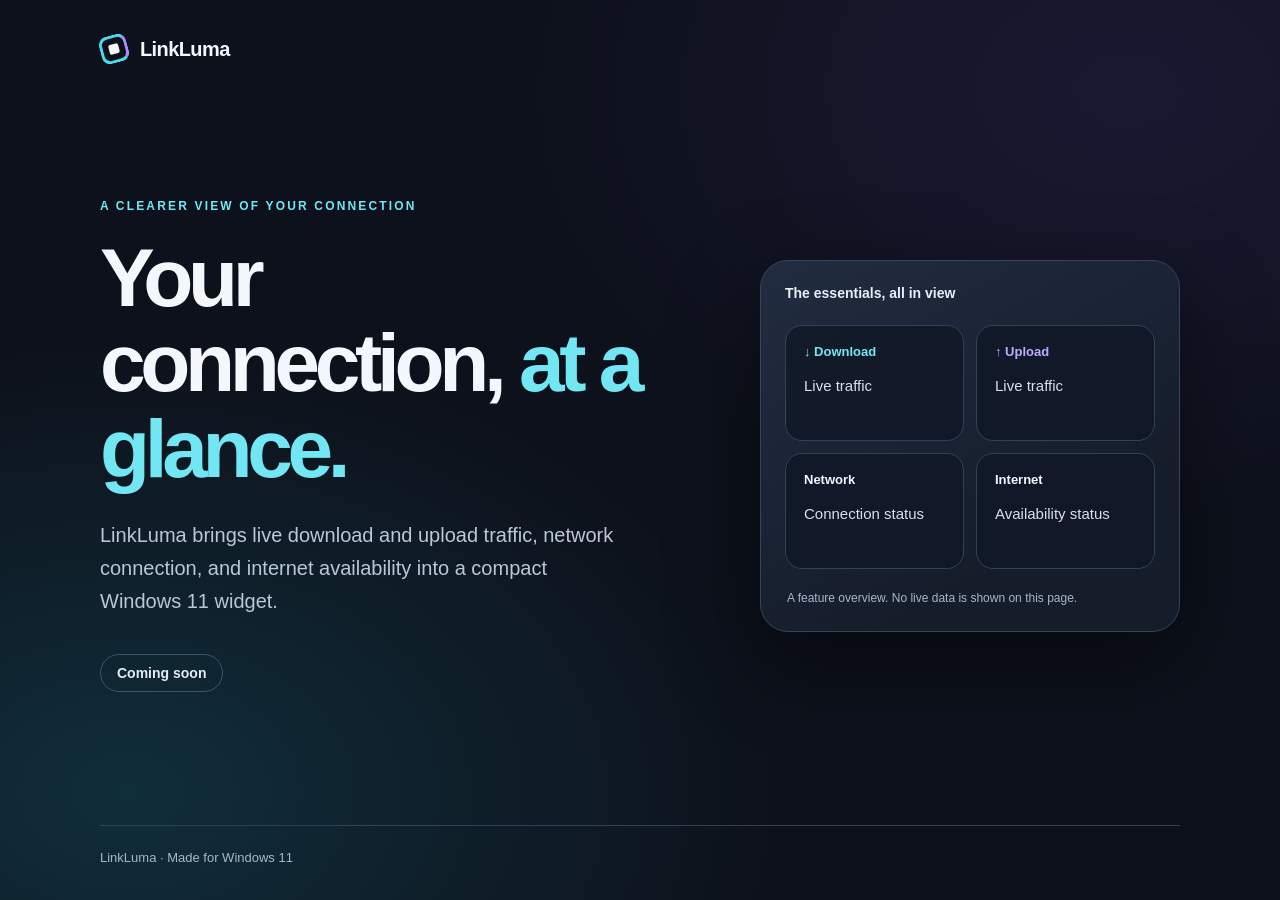
==== site/index.html @ 71008caa "feat: publish initial LinkLuma coming-soon page" ====
<!doctype html>
<html lang="en">
<head>
  <meta charset="utf-8">
  <meta name="viewport" content="width=device-width, initial-scale=1">
  <meta name="theme-color" content="#0d111b">
  <meta name="description" content="LinkLuma is a Windows 11 network status app that brings live traffic and connection status into view.">
  <title>LinkLuma — Coming soon</title>
  <style>
    :root {
      color-scheme: dark;
      font-family: "Segoe UI", Arial, sans-serif;
      background: #0d111b;
      color: #f4f7fc;
    }

    * { box-sizing: border-box; }

    body {
      min-width: 320px;
      min-height: 100vh;
      margin: 0;
      background:
        radial-gradient(ellipse at 88% 10%, #6442b327, transparent 38%),
        radial-gradient(ellipse at 10% 88%, #1fcfe827, transparent 40%),
        #0d111b;
    }

    .page {
      width: min(100% - 48px, 1080px);
      min-height: 100vh;
      margin: 0 auto;
      display: flex;
      flex-direction: column;
    }

    header {
      padding: 35px 0;
    }

    .brand {
      display: inline-flex;
      align-items: center;
      gap: 12px;
      font-size: 20px;
      font-weight: 700;
      letter-spacing: -0.03em;
    }

    .brand-mark {
      position: relative;
      width: 28px;
      height: 28px;
      border: 3px solid #49dcef;
      border-right-color: #ab8dff;
      border-radius: 9px;
      transform: rotate(-15deg);
    }

    .brand-mark::after {
      position: absolute;
      inset: 6px;
      border-radius: 2px;
      background: #f4f7fc;
      content: "";
    }

    main {
      flex: 1;
      display: grid;
      align-items: center;
      grid-template-columns: minmax(0, 1fr) minmax(260px, 420px);
      gap: clamp(36px, 7vw, 100px);
      padding: 56px 0 92px;
    }

    .eyebrow {
      margin: 0 0 22px;
      color: #72e6f3;
      font-size: 12px;
      font-weight: 700;
      letter-spacing: 0.18em;
      text-transform: uppercase;
    }

    h1 {
      max-width: 620px;
      margin: 0;
      font-size: clamp(44px, 6.5vw, 82px);
      font-weight: 700;
      letter-spacing: -0.065em;
      line-height: 1.04;
    }

    h1 span { color: #72e6f3; }

    .intro {
      max-width: 520px;
      margin: 28px 0 0;
      color: #bbc7d9;
      font-size: clamp(17px, 2vw, 20px);
      line-height: 1.65;
    }

    .note {
      display: inline-block;
      margin: 36px 0 0;
      padding: 10px 16px;
      border: 1px solid #41516a;
      border-radius: 999px;
      color: #e4ebf6;
      font-size: 14px;
      font-weight: 600;
    }

    .preview {
      padding: 24px;
      border: 1px solid #34445c;
      border-radius: 28px;
      background: linear-gradient(150deg, #222c40, #151d2b 72%);
      box-shadow: 0 30px 90px #0007;
    }

    .preview-title {
      margin: 0 0 24px;
      color: #e9eff8;
      font-size: 14px;
      font-weight: 600;
    }

    .preview-grid {
      display: grid;
      grid-template-columns: 1fr 1fr;
      gap: 12px;
    }

    .preview-item {
      min-height: 116px;
      padding: 18px;
      border: 1px solid #334158;
      border-radius: 17px;
      background: #0e1624b8;
    }

    .preview-item strong {
      display: block;
      margin-bottom: 16px;
      font-size: 13px;
      font-weight: 600;
    }

    .preview-item p {
      margin: 0;
      color: #d7e1ed;
      font-size: 15px;
      line-height: 1.45;
    }

    .download strong { color: #72e6f3; }
    .upload strong { color: #c0aaff; }

    .preview-caption {
      margin: 20px 2px 0;
      color: #a6b7cc;
      font-size: 12px;
      line-height: 1.5;
    }

    footer {
      padding: 24px 0 35px;
      border-top: 1px solid #314055;
      color: #a6b7cc;
      font-size: 13px;
    }

    @media (max-width: 760px) {
      .page { width: min(100% - 36px, 560px); }
      main { grid-template-columns: 1fr; padding: 45px 0 72px; }
      .preview { max-width: 440px; }
    }

    @media (max-width: 420px) {
      .preview { padding: 16px; }
      .preview-grid { gap: 8px; }
      .preview-item { padding: 14px; }
    }
  </style>
</head>
<body>
  <div class="page">
    <header>
      <div class="brand"><span class="brand-mark" aria-hidden="true"></span>LinkLuma</div>
    </header>

    <main>
      <section aria-labelledby="headline">
        <p class="eyebrow">A clearer view of your connection</p>
        <h1 id="headline">Your connection, <span>at a glance.</span></h1>
        <p class="intro">LinkLuma brings live download and upload traffic, network connection, and internet availability into a compact Windows 11 widget.</p>
        <p class="note">Coming soon</p>
      </section>

      <aside class="preview" aria-label="LinkLuma feature overview">
        <p class="preview-title">The essentials, all in view</p>
        <div class="preview-grid">
          <div class="preview-item download">
            <strong>↓ Download</strong>
            <p>Live traffic</p>
          </div>
          <div class="preview-item upload">
            <strong>↑ Upload</strong>
            <p>Live traffic</p>
          </div>
          <div class="preview-item">
            <strong>Network</strong>
            <p>Connection status</p>
          </div>
          <div class="preview-item">
            <strong>Internet</strong>
            <p>Availability status</p>
          </div>
        </div>
        <p class="preview-caption">A feature overview. No live data is shown on this page.</p>
      </aside>
    </main>

    <footer>LinkLuma · Made for Windows 11</footer>
  </div>
</body>
</html>
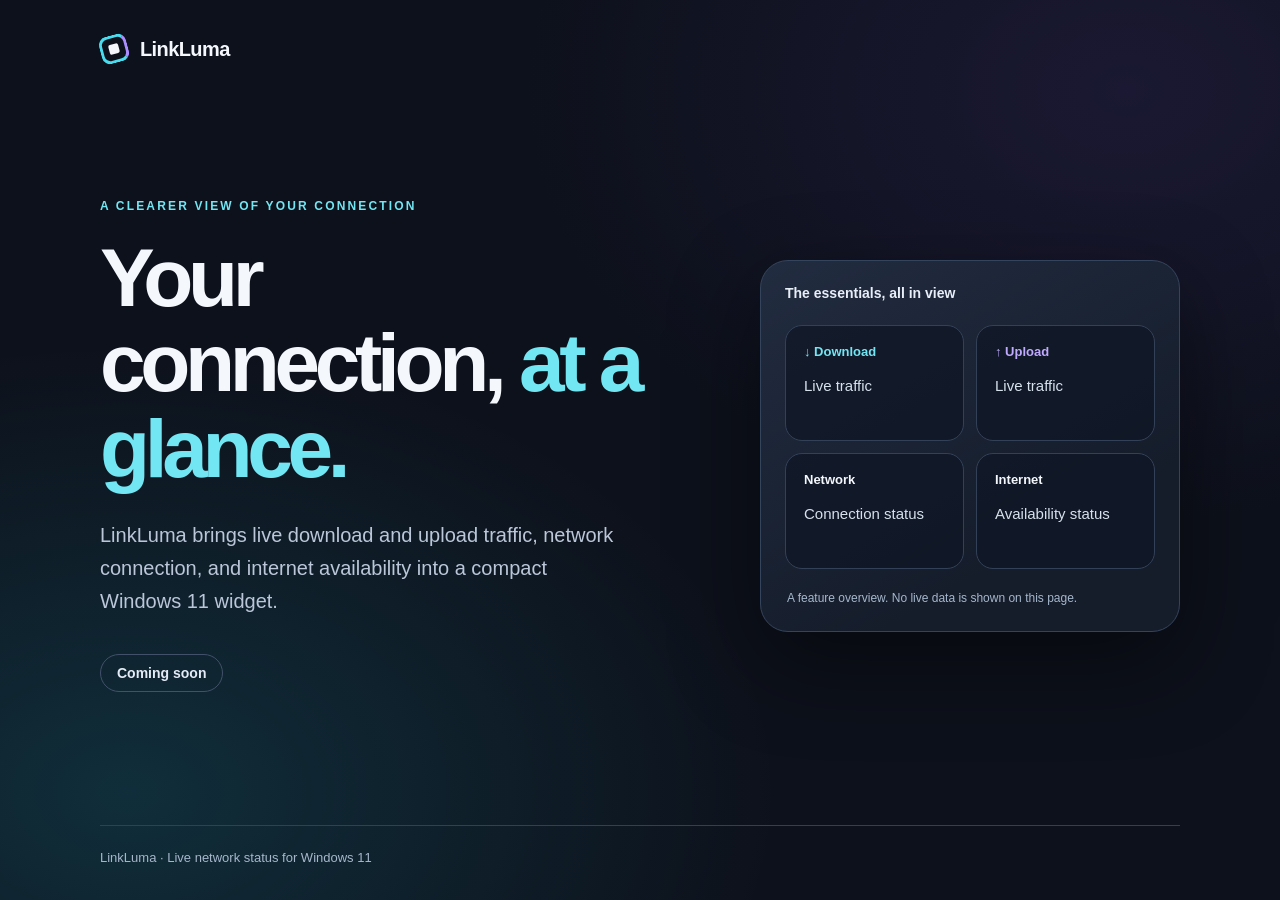
==== commit 11bebb48: "docs: clarify LinkLuma website footer" ====
--- a/site/index.html
+++ b/site/index.html
@@ -224,7 +224,7 @@
       </aside>
     </main>
 
-    <footer>LinkLuma · Made for Windows 11</footer>
+    <footer>LinkLuma · Live network status for Windows 11</footer>
   </div>
 </body>
 </html>
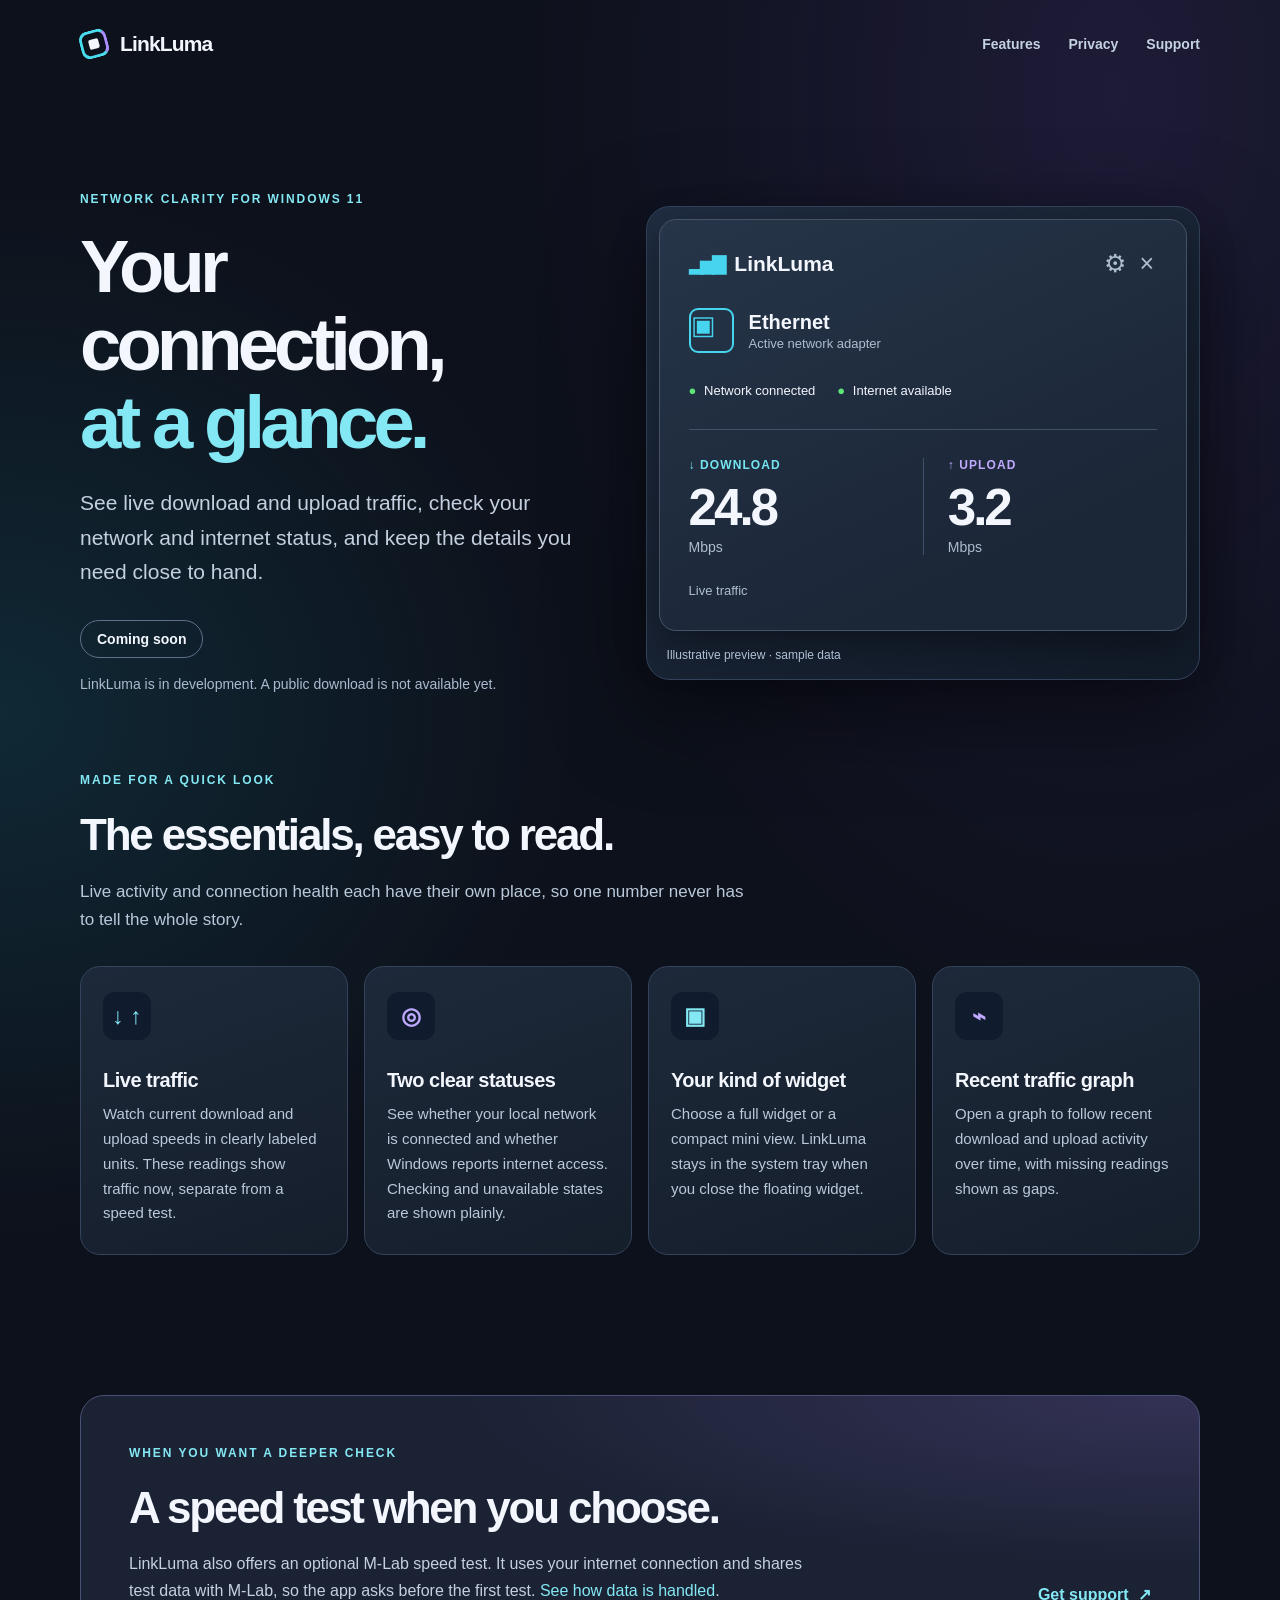
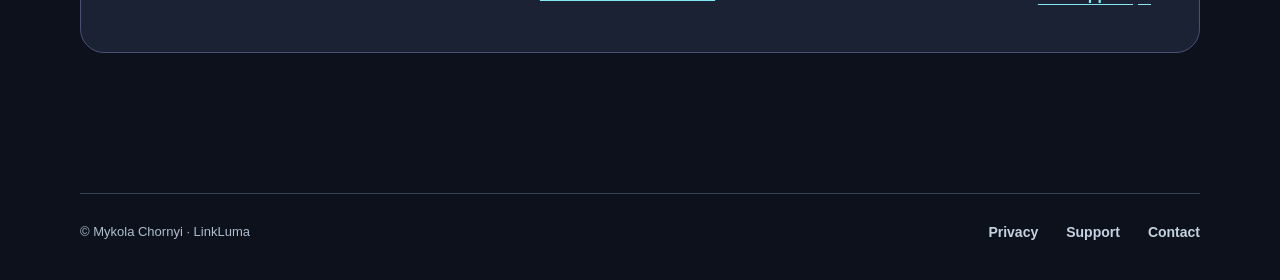
==== commit 4ffd700c: "feat(site): expand LinkLuma pages for MYK-105" ====
--- a/site/index.html
+++ b/site/index.html
@@ -4,227 +4,113 @@
   <meta charset="utf-8">
   <meta name="viewport" content="width=device-width, initial-scale=1">
   <meta name="theme-color" content="#0d111b">
-  <meta name="description" content="LinkLuma is a Windows 11 network status app that brings live traffic and connection status into view.">
-  <title>LinkLuma — Coming soon</title>
-  <style>
-    :root {
-      color-scheme: dark;
-      font-family: "Segoe UI", Arial, sans-serif;
-      background: #0d111b;
-      color: #f4f7fc;
-    }
-
-    * { box-sizing: border-box; }
-
-    body {
-      min-width: 320px;
-      min-height: 100vh;
-      margin: 0;
-      background:
-        radial-gradient(ellipse at 88% 10%, #6442b327, transparent 38%),
-        radial-gradient(ellipse at 10% 88%, #1fcfe827, transparent 40%),
-        #0d111b;
-    }
-
-    .page {
-      width: min(100% - 48px, 1080px);
-      min-height: 100vh;
-      margin: 0 auto;
-      display: flex;
-      flex-direction: column;
-    }
-
-    header {
-      padding: 35px 0;
-    }
-
-    .brand {
-      display: inline-flex;
-      align-items: center;
-      gap: 12px;
-      font-size: 20px;
-      font-weight: 700;
-      letter-spacing: -0.03em;
-    }
-
-    .brand-mark {
-      position: relative;
-      width: 28px;
-      height: 28px;
-      border: 3px solid #49dcef;
-      border-right-color: #ab8dff;
-      border-radius: 9px;
-      transform: rotate(-15deg);
-    }
-
-    .brand-mark::after {
-      position: absolute;
-      inset: 6px;
-      border-radius: 2px;
-      background: #f4f7fc;
-      content: "";
-    }
-
-    main {
-      flex: 1;
-      display: grid;
-      align-items: center;
-      grid-template-columns: minmax(0, 1fr) minmax(260px, 420px);
-      gap: clamp(36px, 7vw, 100px);
-      padding: 56px 0 92px;
-    }
-
-    .eyebrow {
-      margin: 0 0 22px;
-      color: #72e6f3;
-      font-size: 12px;
-      font-weight: 700;
-      letter-spacing: 0.18em;
-      text-transform: uppercase;
-    }
-
-    h1 {
-      max-width: 620px;
-      margin: 0;
-      font-size: clamp(44px, 6.5vw, 82px);
-      font-weight: 700;
-      letter-spacing: -0.065em;
-      line-height: 1.04;
-    }
-
-    h1 span { color: #72e6f3; }
-
-    .intro {
-      max-width: 520px;
-      margin: 28px 0 0;
-      color: #bbc7d9;
-      font-size: clamp(17px, 2vw, 20px);
-      line-height: 1.65;
-    }
-
-    .note {
-      display: inline-block;
-      margin: 36px 0 0;
-      padding: 10px 16px;
-      border: 1px solid #41516a;
-      border-radius: 999px;
-      color: #e4ebf6;
-      font-size: 14px;
-      font-weight: 600;
-    }
-
-    .preview {
-      padding: 24px;
-      border: 1px solid #34445c;
-      border-radius: 28px;
-      background: linear-gradient(150deg, #222c40, #151d2b 72%);
-      box-shadow: 0 30px 90px #0007;
-    }
-
-    .preview-title {
-      margin: 0 0 24px;
-      color: #e9eff8;
-      font-size: 14px;
-      font-weight: 600;
-    }
-
-    .preview-grid {
-      display: grid;
-      grid-template-columns: 1fr 1fr;
-      gap: 12px;
-    }
-
-    .preview-item {
-      min-height: 116px;
-      padding: 18px;
-      border: 1px solid #334158;
-      border-radius: 17px;
-      background: #0e1624b8;
-    }
-
-    .preview-item strong {
-      display: block;
-      margin-bottom: 16px;
-      font-size: 13px;
-      font-weight: 600;
-    }
-
-    .preview-item p {
-      margin: 0;
-      color: #d7e1ed;
-      font-size: 15px;
-      line-height: 1.45;
-    }
-
-    .download strong { color: #72e6f3; }
-    .upload strong { color: #c0aaff; }
-
-    .preview-caption {
-      margin: 20px 2px 0;
-      color: #a6b7cc;
-      font-size: 12px;
-      line-height: 1.5;
-    }
-
-    footer {
-      padding: 24px 0 35px;
-      border-top: 1px solid #314055;
-      color: #a6b7cc;
-      font-size: 13px;
-    }
-
-    @media (max-width: 760px) {
-      .page { width: min(100% - 36px, 560px); }
-      main { grid-template-columns: 1fr; padding: 45px 0 72px; }
-      .preview { max-width: 440px; }
-    }
-
-    @media (max-width: 420px) {
-      .preview { padding: 16px; }
-      .preview-grid { gap: 8px; }
-      .preview-item { padding: 14px; }
-    }
-  </style>
+  <meta name="description" content="LinkLuma brings live traffic, connection status, and a clear network graph to your Windows 11 desktop. Coming soon.">
+  <title>LinkLuma — Your connection, at a glance</title>
+  <link rel="stylesheet" href="styles.css">
 </head>
 <body>
-  <div class="page">
-    <header>
-      <div class="brand"><span class="brand-mark" aria-hidden="true"></span>LinkLuma</div>
+  <a class="skip-link" href="#main">Skip to content</a>
+  <div class="site-shell">
+    <header class="site-header">
+      <a class="brand" href="index.html" aria-label="LinkLuma home">
+        <span class="brand-mark" aria-hidden="true"></span>
+        <span>LinkLuma</span>
+      </a>
+      <nav class="site-nav" aria-label="Main navigation">
+        <a href="#features">Features</a>
+        <a href="privacy.html">Privacy</a>
+        <a href="support.html">Support</a>
+      </nav>
     </header>
 
-    <main>
-      <section aria-labelledby="headline">
-        <p class="eyebrow">A clearer view of your connection</p>
-        <h1 id="headline">Your connection, <span>at a glance.</span></h1>
-        <p class="intro">LinkLuma brings live download and upload traffic, network connection, and internet availability into a compact Windows 11 widget.</p>
-        <p class="note">Coming soon</p>
+    <main id="main">
+      <section class="hero" aria-labelledby="hero-title">
+        <div class="hero-copy">
+          <p class="eyebrow">Network clarity for Windows 11</p>
+          <h1 id="hero-title">Your connection,<br><span>at a glance.</span></h1>
+          <p class="lead">See live download and upload traffic, check your network and internet status, and keep the details you need close to hand.</p>
+          <span class="availability">Coming soon</span>
+          <p class="hero-note">LinkLuma is in development. A public download is not available yet.</p>
+        </div>
+        <figure class="product-visual">
+          <div class="mock-widget">
+            <div class="mock-header">
+              <span class="mock-logo" aria-hidden="true">▂▅▇</span>
+              <strong>LinkLuma</strong>
+              <span class="mock-controls" aria-hidden="true">⚙ ×</span>
+            </div>
+            <div class="mock-adapter">
+              <span class="mock-adapter-icon" aria-hidden="true">▣</span>
+              <div><strong>Ethernet</strong><span>Active network adapter</span></div>
+            </div>
+            <div class="mock-status">
+              <span><span aria-hidden="true">●</span> Network connected</span>
+              <span><span aria-hidden="true">●</span> Internet available</span>
+            </div>
+            <div class="mock-speeds">
+              <div class="mock-download">
+                <span class="mock-label">↓ Download</span>
+                <strong>24.8</strong><span>Mbps</span>
+              </div>
+              <div class="mock-upload">
+                <span class="mock-label">↑ Upload</span>
+                <strong>3.2</strong><span>Mbps</span>
+              </div>
+            </div>
+            <p class="mock-footnote">Live traffic</p>
+          </div>
+          <figcaption>Illustrative preview · sample data</figcaption>
+        </figure>
       </section>
 
-      <aside class="preview" aria-label="LinkLuma feature overview">
-        <p class="preview-title">The essentials, all in view</p>
-        <div class="preview-grid">
-          <div class="preview-item download">
-            <strong>↓ Download</strong>
-            <p>Live traffic</p>
-          </div>
-          <div class="preview-item upload">
-            <strong>↑ Upload</strong>
-            <p>Live traffic</p>
-          </div>
-          <div class="preview-item">
-            <strong>Network</strong>
-            <p>Connection status</p>
-          </div>
-          <div class="preview-item">
-            <strong>Internet</strong>
-            <p>Availability status</p>
-          </div>
+      <section class="features section-space" id="features" aria-labelledby="features-title">
+        <div class="section-heading">
+          <p class="eyebrow">Made for a quick look</p>
+          <h2 id="features-title">The essentials, easy to read.</h2>
+          <p>Live activity and connection health each have their own place, so one number never has to tell the whole story.</p>
         </div>
-        <p class="preview-caption">A feature overview. No live data is shown on this page.</p>
-      </aside>
+        <div class="feature-grid">
+          <article class="feature-card">
+            <span class="feature-symbol cyan" aria-hidden="true">↓ ↑</span>
+            <h3>Live traffic</h3>
+            <p>Watch current download and upload speeds in clearly labeled units. These readings show traffic now, separate from a speed test.</p>
+          </article>
+          <article class="feature-card">
+            <span class="feature-symbol violet" aria-hidden="true">◎</span>
+            <h3>Two clear statuses</h3>
+            <p>See whether your local network is connected and whether Windows reports internet access. Checking and unavailable states are shown plainly.</p>
+          </article>
+          <article class="feature-card">
+            <span class="feature-symbol cyan" aria-hidden="true">▣</span>
+            <h3>Your kind of widget</h3>
+            <p>Choose a full widget or a compact mini view. LinkLuma stays in the system tray when you close the floating widget.</p>
+          </article>
+          <article class="feature-card">
+            <span class="feature-symbol violet" aria-hidden="true">⌁</span>
+            <h3>Recent traffic graph</h3>
+            <p>Open a graph to follow recent download and upload activity over time, with missing readings shown as gaps.</p>
+          </article>
+        </div>
+      </section>
+
+      <section class="closing-panel section-space" aria-labelledby="closing-title">
+        <div>
+          <p class="eyebrow">When you want a deeper check</p>
+          <h2 id="closing-title">A speed test when you choose.</h2>
+          <p>LinkLuma also offers an optional M-Lab speed test. It uses your internet connection and shares test data with M-Lab, so the app asks before the first test. <a href="privacy.html">See how data is handled</a>.</p>
+        </div>
+        <a class="text-link" href="support.html">Get support <span aria-hidden="true">↗</span></a>
+      </section>
     </main>
 
-    <footer>LinkLuma · Live network status for Windows 11</footer>
+    <footer class="site-footer">
+      <p>© Mykola Chornyi · LinkLuma</p>
+      <nav aria-label="Footer navigation">
+        <a href="privacy.html">Privacy</a>
+        <a href="support.html">Support</a>
+        <a href="mailto:linkluma@proton.me">Contact</a>
+      </nav>
+    </footer>
   </div>
 </body>
 </html>
--- a/site/styles.css
+++ b/site/styles.css
@@ -0,0 +1,583 @@
+:root {
+  color-scheme: dark;
+  font-family: "Segoe UI", Arial, sans-serif;
+  color: #f3f7fd;
+  background: #0d111b;
+}
+
+* {
+  box-sizing: border-box;
+}
+
+html {
+  scroll-behavior: smooth;
+}
+
+body {
+  min-width: 280px;
+  margin: 0;
+  background:
+    radial-gradient(ellipse at 87% 5%, #6647b52e, transparent 38%),
+    radial-gradient(ellipse at 0% 38%, #1fbad524, transparent 32%),
+    #0d111b;
+}
+
+a {
+  color: #84e8f4;
+  text-underline-offset: 0.22em;
+}
+
+a:hover {
+  color: #c2f6fb;
+}
+
+a:focus-visible {
+  outline: 3px solid #84e8f4;
+  outline-offset: 5px;
+  border-radius: 4px;
+}
+
+.skip-link {
+  position: absolute;
+  top: -100px;
+  left: 18px;
+  z-index: 10;
+  padding: 12px 16px;
+  border-radius: 8px;
+  color: #0d111b;
+  background: #84e8f4;
+  font-weight: 700;
+}
+
+.skip-link:focus {
+  top: 12px;
+}
+
+.site-shell {
+  width: min(100% - 48px, 1120px);
+  min-height: 100vh;
+  margin: 0 auto;
+  display: flex;
+  flex-direction: column;
+}
+
+.site-header {
+  display: flex;
+  align-items: center;
+  justify-content: space-between;
+  gap: 22px;
+  padding: 30px 0;
+}
+
+.brand {
+  display: inline-flex;
+  align-items: center;
+  gap: 12px;
+  color: #f3f7fd;
+  font-size: 21px;
+  font-weight: 750;
+  letter-spacing: -0.04em;
+  text-decoration: none;
+}
+
+.brand:hover {
+  color: #f3f7fd;
+}
+
+.brand-mark {
+  position: relative;
+  width: 28px;
+  height: 28px;
+  flex: none;
+  border: 3px solid #49dcef;
+  border-right-color: #ab8dff;
+  border-radius: 9px;
+  transform: rotate(-15deg);
+}
+
+.brand-mark::after {
+  position: absolute;
+  inset: 6px;
+  border-radius: 2px;
+  background: #f3f7fd;
+  content: "";
+}
+
+.site-nav,
+.site-footer nav {
+  display: flex;
+  flex-wrap: wrap;
+  align-items: center;
+  gap: 12px 28px;
+}
+
+.site-nav a,
+.site-footer nav a {
+  color: #c5d2e2;
+  font-size: 14px;
+  font-weight: 600;
+  text-decoration: none;
+}
+
+.site-nav a:hover,
+.site-footer nav a:hover {
+  color: #84e8f4;
+  text-decoration: underline;
+}
+
+main {
+  flex: 1;
+}
+
+.eyebrow {
+  margin: 0 0 20px;
+  color: #84e8f4;
+  font-size: 12px;
+  font-weight: 750;
+  letter-spacing: 0.16em;
+  line-height: 1.5;
+  text-transform: uppercase;
+}
+
+h1,
+h2,
+h3,
+p {
+  overflow-wrap: break-word;
+}
+
+h1,
+h2,
+h3 {
+  margin-top: 0;
+}
+
+h1 {
+  margin-bottom: 24px;
+  font-size: clamp(44px, 5.8vw, 76px);
+  font-weight: 730;
+  letter-spacing: -0.066em;
+  line-height: 1.05;
+}
+
+h1 span {
+  color: #84e8f4;
+}
+
+h2 {
+  margin-bottom: 18px;
+  font-size: clamp(30px, 3.5vw, 44px);
+  font-weight: 700;
+  letter-spacing: -0.05em;
+  line-height: 1.16;
+}
+
+h3 {
+  margin-bottom: 10px;
+  font-size: 20px;
+  letter-spacing: -0.025em;
+}
+
+p {
+  line-height: 1.65;
+}
+
+.hero {
+  display: grid;
+  grid-template-columns: minmax(0, 0.95fr) minmax(0, 1.05fr);
+  align-items: center;
+  gap: clamp(28px, 5vw, 72px);
+  padding: clamp(56px, 8vw, 116px) 0 75px;
+}
+
+.hero-copy {
+  min-width: 0;
+}
+
+.lead {
+  max-width: 570px;
+  margin: 0 0 30px;
+  color: #c4cfdf;
+  font-size: clamp(18px, 2vw, 21px);
+}
+
+.availability {
+  display: inline-block;
+  padding: 10px 16px;
+  border: 1px solid #60708a;
+  border-radius: 999px;
+  color: #f3f7fd;
+  font-size: 14px;
+  font-weight: 700;
+}
+
+.hero-note {
+  max-width: 420px;
+  margin: 15px 0 0;
+  color: #abbad0;
+  font-size: 14px;
+}
+
+.product-visual {
+  min-width: 0;
+  margin: 0;
+  padding: 12px;
+  border: 1px solid #34445c;
+  border-radius: 24px;
+  background: linear-gradient(145deg, #202d42, #121b29);
+  box-shadow: 0 30px 90px #0008;
+}
+
+.mock-widget {
+  padding: clamp(19px, 3vw, 29px);
+  border: 1px solid #465367;
+  border-radius: 17px;
+  background: linear-gradient(155deg, #263549, #1b2637 78%);
+  box-shadow: 0 15px 45px #0006;
+}
+
+.mock-header,
+.mock-adapter,
+.mock-status,
+.mock-speeds {
+  display: flex;
+  align-items: center;
+}
+
+.mock-header {
+  gap: 11px;
+  font-size: 21px;
+}
+
+.mock-logo {
+  color: #46d4ee;
+  font-size: 19px;
+  letter-spacing: -0.18em;
+}
+
+.mock-controls {
+  margin-left: auto;
+  color: #aebdd0;
+  font-size: 25px;
+  letter-spacing: 0.12em;
+}
+
+.mock-adapter {
+  gap: 15px;
+  margin-top: 30px;
+}
+
+.mock-adapter-icon {
+  display: grid;
+  width: 45px;
+  height: 45px;
+  flex: none;
+  place-items: center;
+  border: 2px solid #46d4ee;
+  border-radius: 9px;
+  color: #46d4ee;
+  font-size: 26px;
+}
+
+.mock-adapter strong,
+.mock-adapter span {
+  display: block;
+}
+
+.mock-adapter strong {
+  font-size: 20px;
+}
+
+.mock-adapter div > span {
+  margin-top: 2px;
+  color: #aebdd0;
+  font-size: 13px;
+}
+
+.mock-status {
+  flex-wrap: wrap;
+  gap: 8px 22px;
+  margin-top: 30px;
+  font-size: 13px;
+}
+
+.mock-status span span {
+  margin-right: 4px;
+  color: #5ee778;
+}
+
+.mock-speeds {
+  align-items: stretch;
+  margin-top: 31px;
+  padding-top: 28px;
+  border-top: 1px solid #40506a;
+}
+
+.mock-speeds > div {
+  width: 50%;
+  min-width: 0;
+}
+
+.mock-upload {
+  padding-left: 24px;
+  border-left: 1px solid #40506a;
+}
+
+.mock-label {
+  display: block;
+  font-size: 12px;
+  font-weight: 700;
+  letter-spacing: 0.09em;
+  text-transform: uppercase;
+}
+
+.mock-download .mock-label {
+  color: #75e5f1;
+}
+
+.mock-upload .mock-label {
+  color: #c0aaff;
+}
+
+.mock-speeds strong {
+  display: block;
+  margin-top: 10px;
+  font-size: clamp(34px, 4vw, 58px);
+  letter-spacing: -0.06em;
+  line-height: 1;
+}
+
+.mock-speeds div > span:last-child {
+  display: block;
+  margin-top: 5px;
+  color: #aebdd0;
+  font-size: 14px;
+}
+
+.mock-footnote {
+  margin: 25px 0 0;
+  color: #aebdd0;
+  font-size: 13px;
+}
+
+.product-visual figcaption {
+  padding: 15px 8px 3px;
+  color: #afc0d5;
+  font-size: 12px;
+  line-height: 1.5;
+}
+
+.section-space {
+  margin: 0 0 clamp(80px, 11vw, 140px);
+}
+
+.section-heading {
+  max-width: 680px;
+  margin-bottom: 32px;
+}
+
+.section-heading > p:last-child {
+  margin: 0;
+  color: #b9c8da;
+  font-size: 17px;
+}
+
+.feature-grid {
+  display: grid;
+  grid-template-columns: repeat(4, minmax(0, 1fr));
+  gap: 16px;
+}
+
+.feature-card {
+  padding: 25px 22px 28px;
+  border: 1px solid #34445c;
+  border-radius: 20px;
+  background: linear-gradient(160deg, #1d293a, #151e2b);
+}
+
+.feature-symbol {
+  display: inline-flex;
+  align-items: center;
+  justify-content: center;
+  min-width: 48px;
+  height: 48px;
+  margin-bottom: 29px;
+  border-radius: 12px;
+  background: #101b2d;
+  font-size: 23px;
+  font-weight: 700;
+}
+
+.cyan {
+  color: #84e8f4;
+}
+
+.violet {
+  color: #c0aaff;
+}
+
+.feature-card p {
+  margin: 0;
+  color: #b9c8da;
+  font-size: 15px;
+}
+
+.closing-panel {
+  display: flex;
+  align-items: end;
+  justify-content: space-between;
+  gap: 30px;
+  padding: clamp(28px, 4vw, 48px);
+  border: 1px solid #4b5076;
+  border-radius: 24px;
+  background:
+    radial-gradient(ellipse at 98% 0%, #8061bd3d, transparent 47%),
+    #1b2234;
+}
+
+.closing-panel > div {
+  max-width: 690px;
+}
+
+.closing-panel p:last-child {
+  margin: 0;
+  color: #c4cfdf;
+}
+
+.text-link {
+  flex: none;
+  font-weight: 700;
+  white-space: nowrap;
+}
+
+.text-link span {
+  margin-left: 5px;
+}
+
+.site-footer {
+  display: flex;
+  justify-content: space-between;
+  flex-wrap: wrap;
+  gap: 16px 28px;
+  padding: 27px 0 38px;
+  border-top: 1px solid #314055;
+  color: #aebdd0;
+  font-size: 13px;
+}
+
+.site-footer p {
+  margin: 0;
+}
+
+.article-page {
+  width: min(100%, 760px);
+  padding: clamp(54px, 8vw, 96px) 0 100px;
+}
+
+.article-page h1 {
+  margin-bottom: 18px;
+  font-size: clamp(42px, 6vw, 64px);
+}
+
+.article-page .lead {
+  margin-bottom: 52px;
+}
+
+.article-section {
+  padding: 28px 0;
+  border-top: 1px solid #314055;
+}
+
+.article-section h2 {
+  margin-bottom: 12px;
+  font-size: clamp(24px, 3vw, 30px);
+}
+
+.article-section p,
+.article-section li {
+  color: #c4cfdf;
+  font-size: 16px;
+}
+
+.article-section p:last-child,
+.article-section ul:last-child {
+  margin-bottom: 0;
+}
+
+.article-section ul {
+  padding-left: 23px;
+}
+
+.article-section li + li {
+  margin-top: 8px;
+}
+
+.contact-card {
+  margin-top: 24px;
+  padding: 22px 24px;
+  border: 1px solid #4b5076;
+  border-radius: 18px;
+  background: #1b2234;
+}
+
+.contact-card p {
+  margin: 0;
+}
+
+@media (max-width: 980px) {
+  .hero {
+    grid-template-columns: 1fr;
+    padding-top: 65px;
+  }
+
+  .product-visual {
+    width: min(100%, 720px);
+  }
+
+  .feature-grid {
+    grid-template-columns: repeat(2, minmax(0, 1fr));
+  }
+}
+
+@media (max-width: 620px) {
+  .site-shell {
+    width: min(100% - 36px, 560px);
+  }
+
+  .site-header {
+    align-items: flex-start;
+    flex-direction: column;
+    gap: 18px;
+  }
+
+  .site-nav {
+    gap: 12px 22px;
+  }
+
+  .hero {
+    padding-top: 58px;
+  }
+
+  .feature-grid {
+    grid-template-columns: 1fr;
+  }
+
+  .feature-symbol {
+    margin-bottom: 18px;
+  }
+
+  .closing-panel {
+    align-items: flex-start;
+    flex-direction: column;
+  }
+
+  .article-page {
+    padding-top: 58px;
+  }
+}
+
+@media (prefers-reduced-motion: reduce) {
+  html {
+    scroll-behavior: auto;
+  }
+}
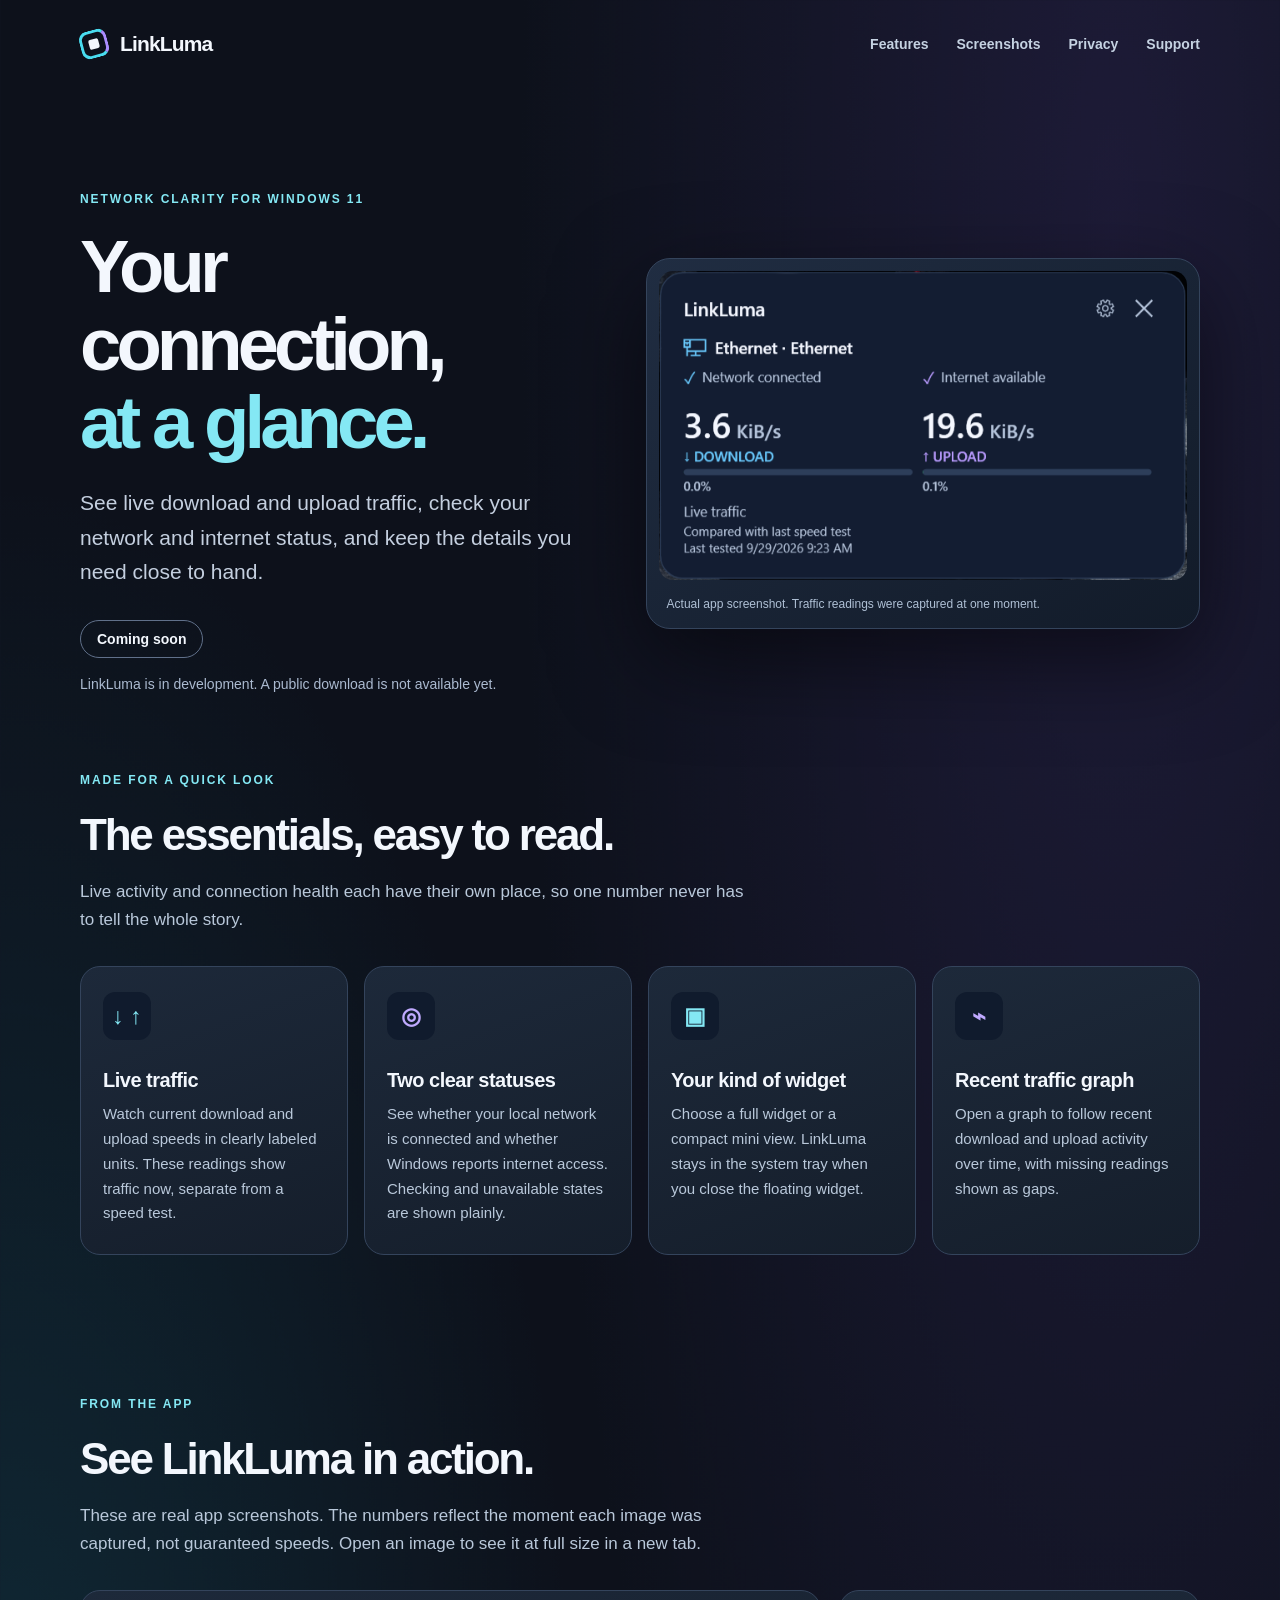
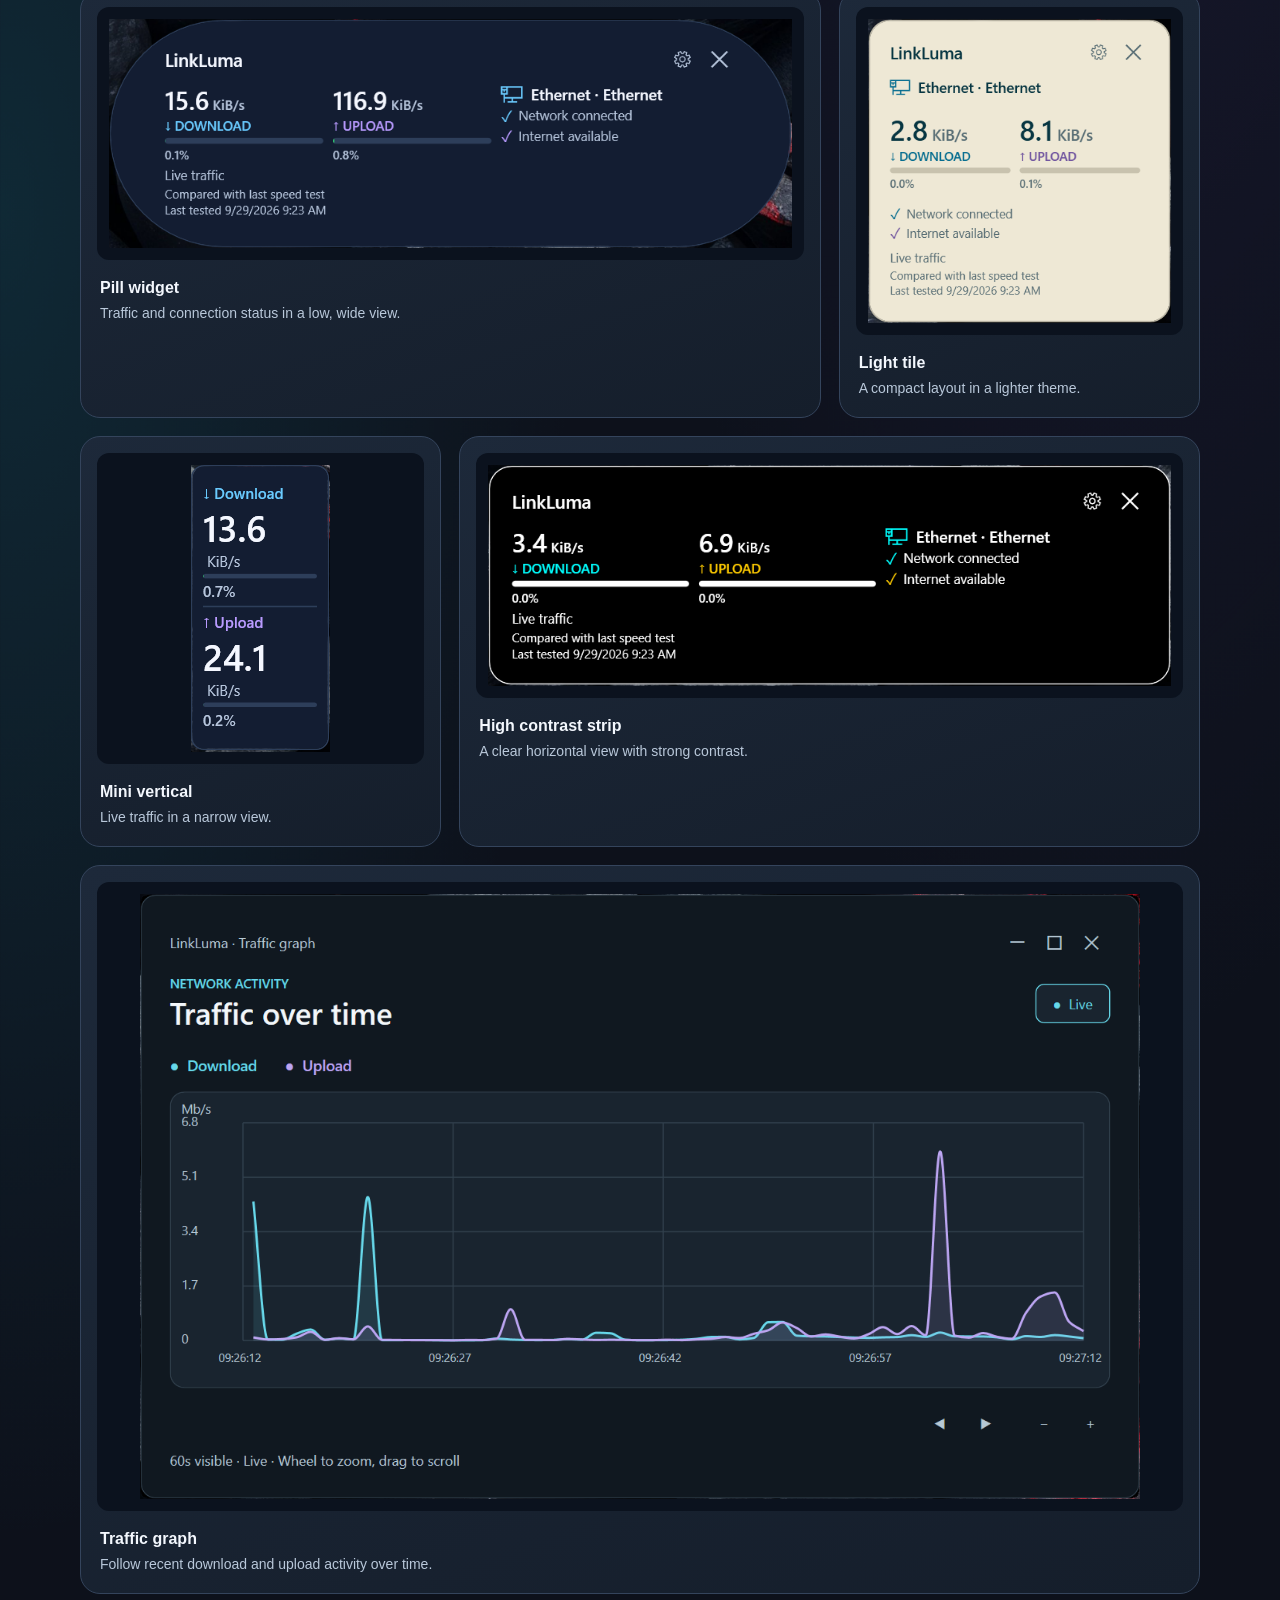
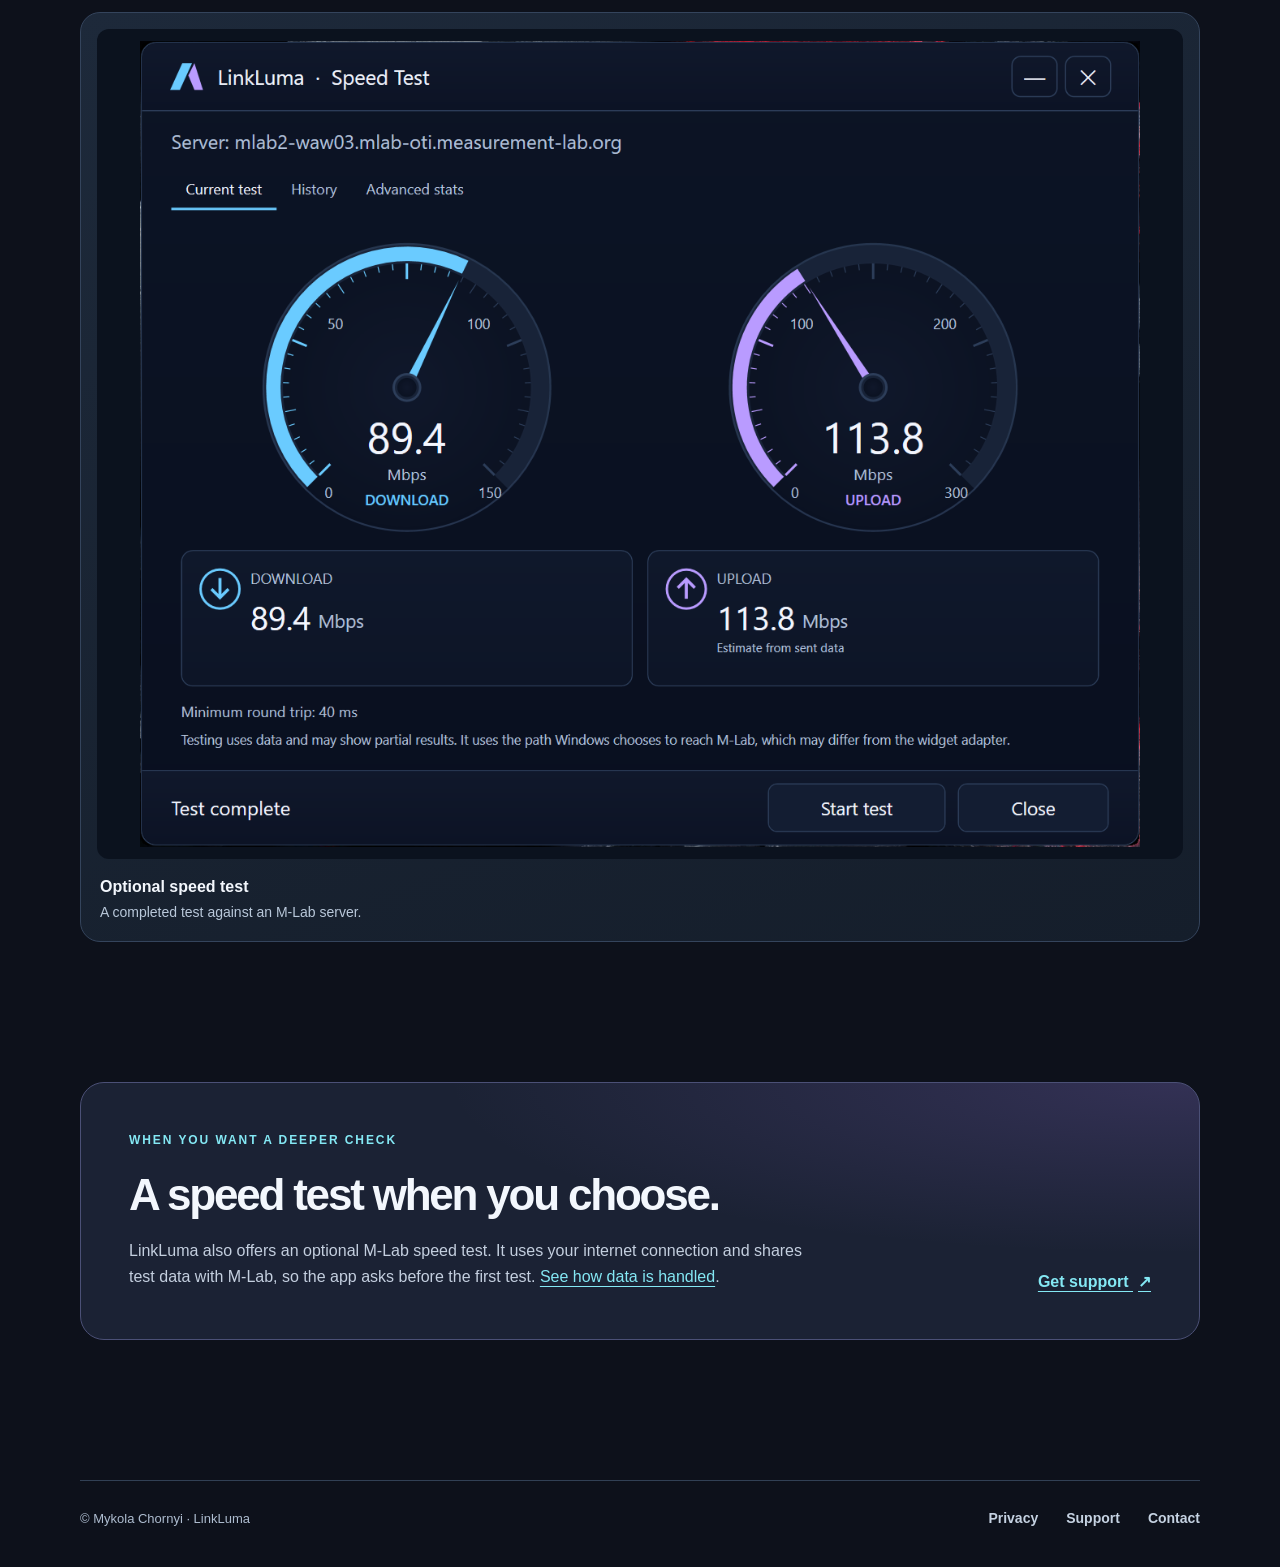
==== commit 841bdc22: "feat(site): show real LinkLuma screenshots" ====
--- a/site/index.html
+++ b/site/index.html
@@ -18,6 +18,7 @@
       </a>
       <nav class="site-nav" aria-label="Main navigation">
         <a href="#features">Features</a>
+        <a href="#screenshots">Screenshots</a>
         <a href="privacy.html">Privacy</a>
         <a href="support.html">Support</a>
       </nav>
@@ -33,33 +34,10 @@
           <p class="hero-note">LinkLuma is in development. A public download is not available yet.</p>
         </div>
         <figure class="product-visual">
-          <div class="mock-widget">
-            <div class="mock-header">
-              <span class="mock-logo" aria-hidden="true">▂▅▇</span>
-              <strong>LinkLuma</strong>
-              <span class="mock-controls" aria-hidden="true">⚙ ×</span>
-            </div>
-            <div class="mock-adapter">
-              <span class="mock-adapter-icon" aria-hidden="true">▣</span>
-              <div><strong>Ethernet</strong><span>Active network adapter</span></div>
-            </div>
-            <div class="mock-status">
-              <span><span aria-hidden="true">●</span> Network connected</span>
-              <span><span aria-hidden="true">●</span> Internet available</span>
-            </div>
-            <div class="mock-speeds">
-              <div class="mock-download">
-                <span class="mock-label">↓ Download</span>
-                <strong>24.8</strong><span>Mbps</span>
-              </div>
-              <div class="mock-upload">
-                <span class="mock-label">↑ Upload</span>
-                <strong>3.2</strong><span>Mbps</span>
-              </div>
-            </div>
-            <p class="mock-footnote">Live traffic</p>
-          </div>
-          <figcaption>Illustrative preview · sample data</figcaption>
+          <a href="assets/widget-classic.png" target="_blank" rel="noopener" aria-label="Open full-size classic widget screenshot in a new tab">
+            <img src="assets/widget-classic.png" width="633" height="370" alt="Dark classic LinkLuma widget showing Ethernet connection, separate network and internet status, and live download and upload readings.">
+          </a>
+          <figcaption>Actual app screenshot. Traffic readings were captured at one moment.</figcaption>
         </figure>
       </section>
 
@@ -93,6 +71,52 @@
         </div>
       </section>
 
+      <section class="screenshots section-space" id="screenshots" aria-labelledby="screenshots-title">
+        <div class="section-heading">
+          <p class="eyebrow">From the app</p>
+          <h2 id="screenshots-title">See LinkLuma in action.</h2>
+          <p>These are real app screenshots. The numbers reflect the moment each image was captured, not guaranteed speeds. Open an image to see it at full size in a new tab.</p>
+        </div>
+        <div class="screenshot-grid">
+          <figure class="shot-card shot-pill">
+            <a href="assets/widget-pill.png" target="_blank" rel="noopener" aria-label="Open full-size pill widget screenshot in a new tab">
+              <img src="assets/widget-pill.png" width="857" height="287" loading="lazy" alt="Pill widget with live download and upload traffic alongside network and internet status.">
+            </a>
+            <figcaption><strong>Pill widget</strong><span>Traffic and connection status in a low, wide view.</span></figcaption>
+          </figure>
+          <figure class="shot-card shot-light">
+            <a href="assets/widget-light.png" target="_blank" rel="noopener" aria-label="Open full-size light widget screenshot in a new tab">
+              <img src="assets/widget-light.png" width="407" height="407" loading="lazy" alt="Light square widget showing Ethernet, live traffic, and separate connection statuses.">
+            </a>
+            <figcaption><strong>Light tile</strong><span>A compact layout in a lighter theme.</span></figcaption>
+          </figure>
+          <figure class="shot-card shot-mini">
+            <a href="assets/widget-mini-vertical.png" target="_blank" rel="noopener" aria-label="Open full-size vertical mini widget screenshot in a new tab">
+              <img src="assets/widget-mini-vertical.png" width="139" height="287" loading="lazy" alt="Narrow vertical mini widget showing download and upload traffic readings.">
+            </a>
+            <figcaption><strong>Mini vertical</strong><span>Live traffic in a narrow view.</span></figcaption>
+          </figure>
+          <figure class="shot-card shot-high-contrast">
+            <a href="assets/widget-high-contrast.png" target="_blank" rel="noopener" aria-label="Open full-size high contrast widget screenshot in a new tab">
+              <img src="assets/widget-high-contrast.png" width="842" height="273" loading="lazy" alt="High contrast horizontal widget with traffic readings and separate network and internet status.">
+            </a>
+            <figcaption><strong>High contrast strip</strong><span>A clear horizontal view with strong contrast.</span></figcaption>
+          </figure>
+          <figure class="shot-card shot-wide">
+            <a href="assets/traffic-graph.png" target="_blank" rel="noopener" aria-label="Open full-size traffic graph screenshot in a new tab">
+              <img src="assets/traffic-graph.png" width="1292" height="782" loading="lazy" alt="Traffic graph window with cyan download and violet upload lines over time.">
+            </a>
+            <figcaption><strong>Traffic graph</strong><span>Follow recent download and upload activity over time.</span></figcaption>
+          </figure>
+          <figure class="shot-card shot-wide">
+            <a href="assets/speed-test.png" target="_blank" rel="noopener" aria-label="Open full-size speed test screenshot in a new tab">
+              <img src="assets/speed-test.png" width="1232" height="993" loading="lazy" alt="Completed LinkLuma speed test window with download and upload results and an M-Lab server label.">
+            </a>
+            <figcaption><strong>Optional speed test</strong><span>A completed test against an M-Lab server.</span></figcaption>
+          </figure>
+        </div>
+      </section>
+
       <section class="closing-panel section-space" aria-labelledby="closing-title">
         <div>
           <p class="eyebrow">When you want a deeper check</p>
--- a/site/styles.css
+++ b/site/styles.css
@@ -228,136 +228,15 @@
   box-shadow: 0 30px 90px #0008;
 }
 
-.mock-widget {
-  padding: clamp(19px, 3vw, 29px);
-  border: 1px solid #465367;
-  border-radius: 17px;
-  background: linear-gradient(155deg, #263549, #1b2637 78%);
-  box-shadow: 0 15px 45px #0006;
-}
-
-.mock-header,
-.mock-adapter,
-.mock-status,
-.mock-speeds {
-  display: flex;
-  align-items: center;
-}
-
-.mock-header {
-  gap: 11px;
-  font-size: 21px;
-}
-
-.mock-logo {
-  color: #46d4ee;
-  font-size: 19px;
-  letter-spacing: -0.18em;
-}
-
-.mock-controls {
-  margin-left: auto;
-  color: #aebdd0;
-  font-size: 25px;
-  letter-spacing: 0.12em;
-}
-
-.mock-adapter {
-  gap: 15px;
-  margin-top: 30px;
-}
-
-.mock-adapter-icon {
-  display: grid;
-  width: 45px;
-  height: 45px;
-  flex: none;
-  place-items: center;
-  border: 2px solid #46d4ee;
-  border-radius: 9px;
-  color: #46d4ee;
-  font-size: 26px;
-}
-
-.mock-adapter strong,
-.mock-adapter span {
+.product-visual a {
   display: block;
 }
 
-.mock-adapter strong {
-  font-size: 20px;
-}
-
-.mock-adapter div > span {
-  margin-top: 2px;
-  color: #aebdd0;
-  font-size: 13px;
-}
-
-.mock-status {
-  flex-wrap: wrap;
-  gap: 8px 22px;
-  margin-top: 30px;
-  font-size: 13px;
-}
-
-.mock-status span span {
-  margin-right: 4px;
-  color: #5ee778;
-}
-
-.mock-speeds {
-  align-items: stretch;
-  margin-top: 31px;
-  padding-top: 28px;
-  border-top: 1px solid #40506a;
-}
-
-.mock-speeds > div {
-  width: 50%;
-  min-width: 0;
-}
-
-.mock-upload {
-  padding-left: 24px;
-  border-left: 1px solid #40506a;
-}
-
-.mock-label {
+.product-visual img {
   display: block;
-  font-size: 12px;
-  font-weight: 700;
-  letter-spacing: 0.09em;
-  text-transform: uppercase;
-}
-
-.mock-download .mock-label {
-  color: #75e5f1;
-}
-
-.mock-upload .mock-label {
-  color: #c0aaff;
-}
-
-.mock-speeds strong {
-  display: block;
-  margin-top: 10px;
-  font-size: clamp(34px, 4vw, 58px);
-  letter-spacing: -0.06em;
-  line-height: 1;
-}
-
-.mock-speeds div > span:last-child {
-  display: block;
-  margin-top: 5px;
-  color: #aebdd0;
-  font-size: 14px;
-}
-
-.mock-footnote {
-  margin: 25px 0 0;
-  color: #aebdd0;
-  font-size: 13px;
+  width: 100%;
+  height: auto;
+  border-radius: 14px;
 }
 
 .product-visual figcaption {
@@ -422,6 +301,78 @@
   font-size: 15px;
 }
 
+.screenshot-grid {
+  display: grid;
+  grid-template-columns: repeat(12, minmax(0, 1fr));
+  gap: 18px;
+}
+
+.shot-card {
+  min-width: 0;
+  margin: 0;
+  padding: 16px;
+  border: 1px solid #34445c;
+  border-radius: 20px;
+  background: linear-gradient(160deg, #1d293a, #151e2b);
+}
+
+.shot-pill,
+.shot-high-contrast {
+  grid-column: span 8;
+}
+
+.shot-light,
+.shot-mini {
+  grid-column: span 4;
+}
+
+.shot-wide {
+  grid-column: span 12;
+}
+
+.shot-card a {
+  display: flex;
+  min-height: 240px;
+  align-items: center;
+  justify-content: center;
+  padding: 12px;
+  border-radius: 12px;
+  background: #0b121e;
+}
+
+.shot-card img {
+  display: block;
+  width: auto;
+  max-width: 100%;
+  height: auto;
+  max-height: 650px;
+  object-fit: contain;
+}
+
+.shot-mini img {
+  max-height: 287px;
+}
+
+.shot-wide img {
+  width: 100%;
+  max-width: 1000px;
+  max-height: none;
+}
+
+.shot-card figcaption {
+  display: grid;
+  gap: 3px;
+  padding: 16px 3px 2px;
+  color: #b9c8da;
+  font-size: 14px;
+  line-height: 1.5;
+}
+
+.shot-card figcaption strong {
+  color: #f3f7fd;
+  font-size: 16px;
+}
+
 .closing-panel {
   display: flex;
   align-items: end;
@@ -562,6 +513,14 @@
     grid-template-columns: 1fr;
   }
 
+  .shot-card {
+    grid-column: span 12;
+  }
+
+  .shot-card a {
+    min-height: 0;
+  }
+
   .feature-symbol {
     margin-bottom: 18px;
   }
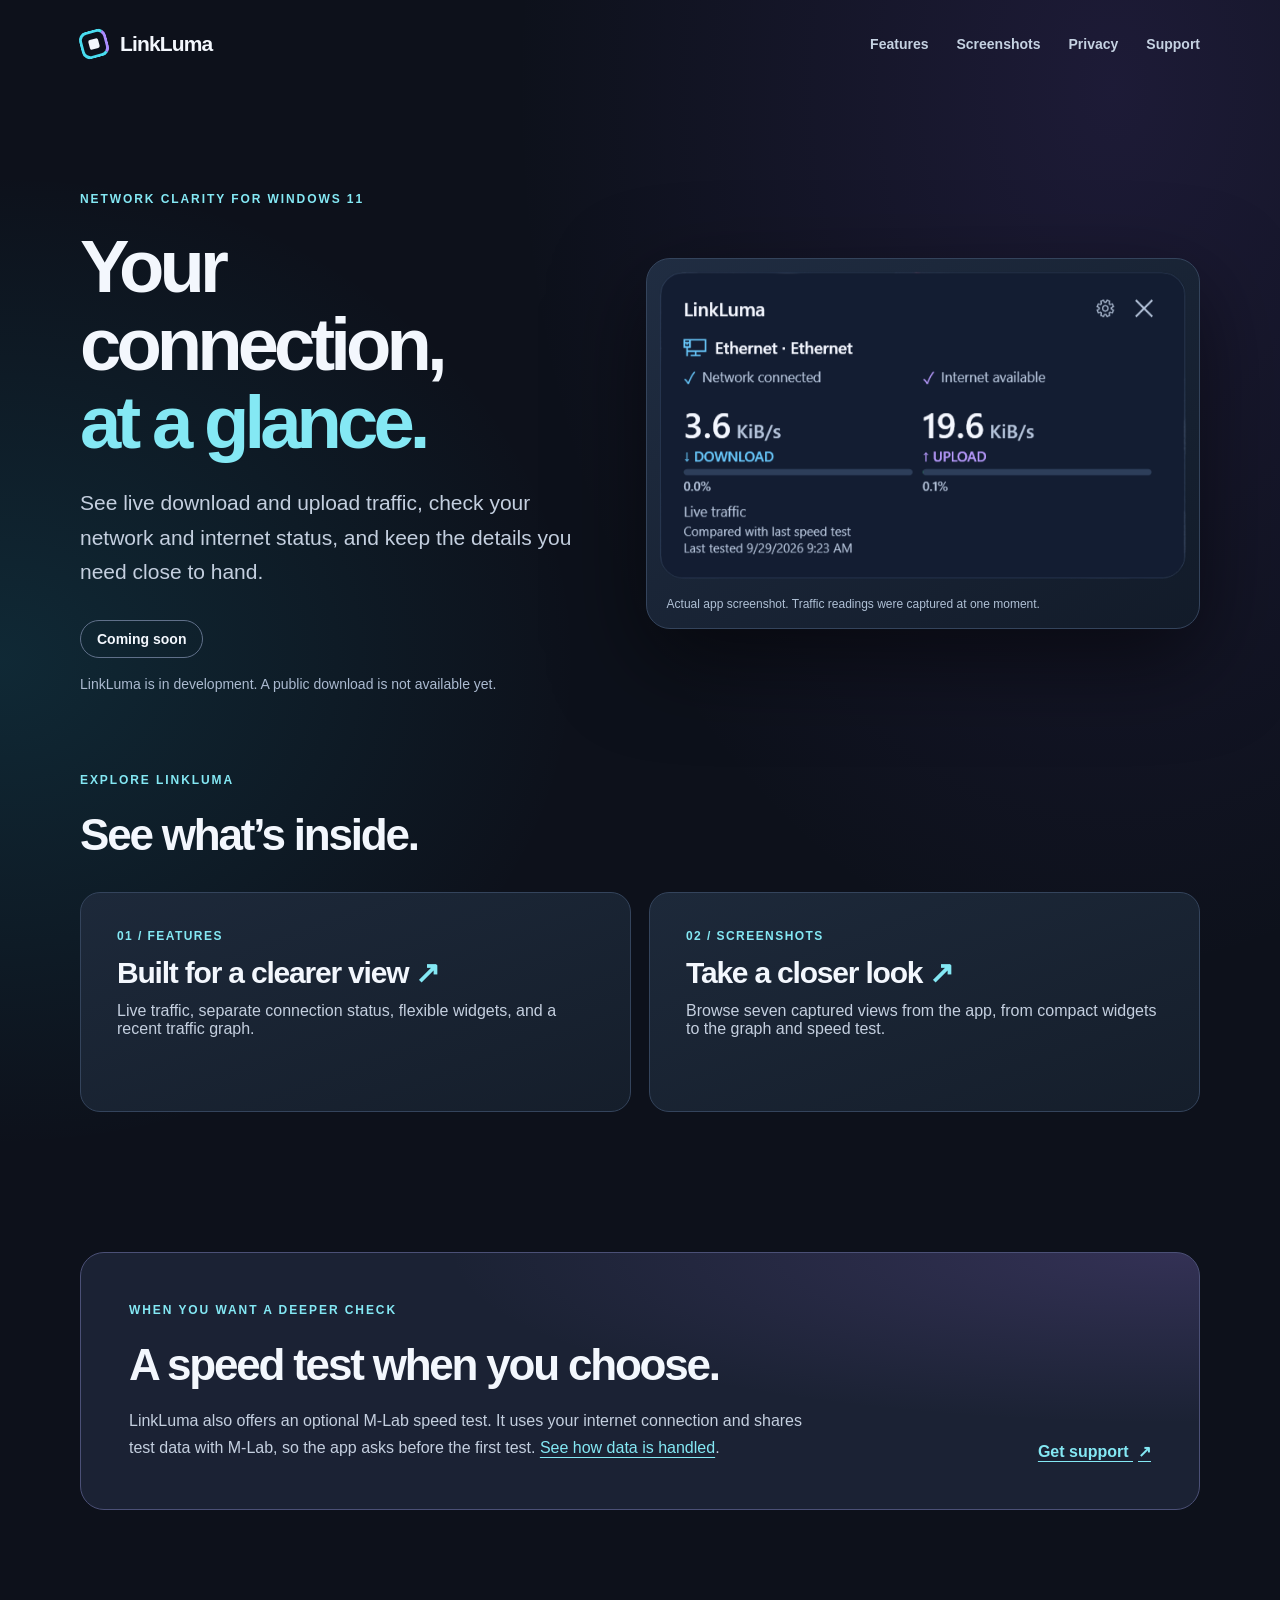
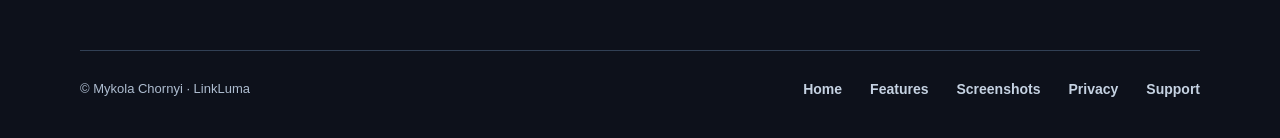
==== commit db69737b: "feat(site): separate features and screenshots pages" ====
--- a/site/index.html
+++ b/site/index.html
@@ -12,13 +12,13 @@
   <a class="skip-link" href="#main">Skip to content</a>
   <div class="site-shell">
     <header class="site-header">
-      <a class="brand" href="index.html" aria-label="LinkLuma home">
+      <a class="brand" href="index.html" aria-label="LinkLuma home" aria-current="page">
         <span class="brand-mark" aria-hidden="true"></span>
         <span>LinkLuma</span>
       </a>
       <nav class="site-nav" aria-label="Main navigation">
-        <a href="#features">Features</a>
-        <a href="#screenshots">Screenshots</a>
+        <a href="features.html">Features</a>
+        <a href="screenshots.html">Screenshots</a>
         <a href="privacy.html">Privacy</a>
         <a href="support.html">Support</a>
       </nav>
@@ -41,79 +41,22 @@
         </figure>
       </section>
 
-      <section class="features section-space" id="features" aria-labelledby="features-title">
+      <section class="home-links section-space" aria-labelledby="explore-title">
         <div class="section-heading">
-          <p class="eyebrow">Made for a quick look</p>
-          <h2 id="features-title">The essentials, easy to read.</h2>
-          <p>Live activity and connection health each have their own place, so one number never has to tell the whole story.</p>
+          <p class="eyebrow">Explore LinkLuma</p>
+          <h2 id="explore-title">See what’s inside.</h2>
         </div>
-        <div class="feature-grid">
-          <article class="feature-card">
-            <span class="feature-symbol cyan" aria-hidden="true">↓ ↑</span>
-            <h3>Live traffic</h3>
-            <p>Watch current download and upload speeds in clearly labeled units. These readings show traffic now, separate from a speed test.</p>
-          </article>
-          <article class="feature-card">
-            <span class="feature-symbol violet" aria-hidden="true">◎</span>
-            <h3>Two clear statuses</h3>
-            <p>See whether your local network is connected and whether Windows reports internet access. Checking and unavailable states are shown plainly.</p>
-          </article>
-          <article class="feature-card">
-            <span class="feature-symbol cyan" aria-hidden="true">▣</span>
-            <h3>Your kind of widget</h3>
-            <p>Choose a full widget or a compact mini view. LinkLuma stays in the system tray when you close the floating widget.</p>
-          </article>
-          <article class="feature-card">
-            <span class="feature-symbol violet" aria-hidden="true">⌁</span>
-            <h3>Recent traffic graph</h3>
-            <p>Open a graph to follow recent download and upload activity over time, with missing readings shown as gaps.</p>
-          </article>
-        </div>
-      </section>
-
-      <section class="screenshots section-space" id="screenshots" aria-labelledby="screenshots-title">
-        <div class="section-heading">
-          <p class="eyebrow">From the app</p>
-          <h2 id="screenshots-title">See LinkLuma in action.</h2>
-          <p>These are real app screenshots. The numbers reflect the moment each image was captured, not guaranteed speeds. Open an image to see it at full size in a new tab.</p>
-        </div>
-        <div class="screenshot-grid">
-          <figure class="shot-card shot-pill">
-            <a href="assets/widget-pill.png" target="_blank" rel="noopener" aria-label="Open full-size pill widget screenshot in a new tab">
-              <img src="assets/widget-pill.png" width="857" height="287" loading="lazy" alt="Pill widget with live download and upload traffic alongside network and internet status.">
-            </a>
-            <figcaption><strong>Pill widget</strong><span>Traffic and connection status in a low, wide view.</span></figcaption>
-          </figure>
-          <figure class="shot-card shot-light">
-            <a href="assets/widget-light.png" target="_blank" rel="noopener" aria-label="Open full-size light widget screenshot in a new tab">
-              <img src="assets/widget-light.png" width="407" height="407" loading="lazy" alt="Light square widget showing Ethernet, live traffic, and separate connection statuses.">
-            </a>
-            <figcaption><strong>Light tile</strong><span>A compact layout in a lighter theme.</span></figcaption>
-          </figure>
-          <figure class="shot-card shot-mini">
-            <a href="assets/widget-mini-vertical.png" target="_blank" rel="noopener" aria-label="Open full-size vertical mini widget screenshot in a new tab">
-              <img src="assets/widget-mini-vertical.png" width="139" height="287" loading="lazy" alt="Narrow vertical mini widget showing download and upload traffic readings.">
-            </a>
-            <figcaption><strong>Mini vertical</strong><span>Live traffic in a narrow view.</span></figcaption>
-          </figure>
-          <figure class="shot-card shot-high-contrast">
-            <a href="assets/widget-high-contrast.png" target="_blank" rel="noopener" aria-label="Open full-size high contrast widget screenshot in a new tab">
-              <img src="assets/widget-high-contrast.png" width="842" height="273" loading="lazy" alt="High contrast horizontal widget with traffic readings and separate network and internet status.">
-            </a>
-            <figcaption><strong>High contrast strip</strong><span>A clear horizontal view with strong contrast.</span></figcaption>
-          </figure>
-          <figure class="shot-card shot-wide">
-            <a href="assets/traffic-graph.png" target="_blank" rel="noopener" aria-label="Open full-size traffic graph screenshot in a new tab">
-              <img src="assets/traffic-graph.png" width="1292" height="782" loading="lazy" alt="Traffic graph window with cyan download and violet upload lines over time.">
-            </a>
-            <figcaption><strong>Traffic graph</strong><span>Follow recent download and upload activity over time.</span></figcaption>
-          </figure>
-          <figure class="shot-card shot-wide">
-            <a href="assets/speed-test.png" target="_blank" rel="noopener" aria-label="Open full-size speed test screenshot in a new tab">
-              <img src="assets/speed-test.png" width="1232" height="993" loading="lazy" alt="Completed LinkLuma speed test window with download and upload results and an M-Lab server label.">
-            </a>
-            <figcaption><strong>Optional speed test</strong><span>A completed test against an M-Lab server.</span></figcaption>
-          </figure>
+        <div class="home-link-grid">
+          <a class="home-link-card" href="features.html">
+            <span class="home-link-kicker">01 / Features</span>
+            <strong>Built for a clearer view <span aria-hidden="true">↗</span></strong>
+            <span>Live traffic, separate connection status, flexible widgets, and a recent traffic graph.</span>
+          </a>
+          <a class="home-link-card" href="screenshots.html">
+            <span class="home-link-kicker">02 / Screenshots</span>
+            <strong>Take a closer look <span aria-hidden="true">↗</span></strong>
+            <span>Browse seven captured views from the app, from compact widgets to the graph and speed test.</span>
+          </a>
         </div>
       </section>
 
@@ -130,9 +73,11 @@
     <footer class="site-footer">
       <p>© Mykola Chornyi · LinkLuma</p>
       <nav aria-label="Footer navigation">
+        <a href="index.html">Home</a>
+        <a href="features.html">Features</a>
+        <a href="screenshots.html">Screenshots</a>
         <a href="privacy.html">Privacy</a>
         <a href="support.html">Support</a>
-        <a href="mailto:linkluma@proton.me">Contact</a>
       </nav>
     </footer>
   </div>
--- a/site/styles.css
+++ b/site/styles.css
@@ -125,6 +125,13 @@
   text-decoration: underline;
 }
 
+.site-nav a[aria-current="page"] {
+  color: #84e8f4;
+  text-decoration: underline;
+  text-decoration-thickness: 2px;
+  text-underline-offset: 0.45em;
+}
+
 main {
   flex: 1;
 }
@@ -234,8 +241,10 @@
 
 .product-visual img {
   display: block;
-  width: 100%;
+  width: auto;
+  max-width: 100%;
   height: auto;
+  margin-inline: auto;
   border-radius: 14px;
 }
 
@@ -259,6 +268,48 @@
   margin: 0;
   color: #b9c8da;
   font-size: 17px;
+}
+
+.home-link-grid {
+  display: grid;
+  grid-template-columns: repeat(2, minmax(0, 1fr));
+  gap: 18px;
+}
+
+.home-link-card {
+  display: grid;
+  align-content: start;
+  gap: 12px;
+  min-height: 220px;
+  padding: clamp(24px, 3vw, 36px);
+  border: 1px solid #34445c;
+  border-radius: 20px;
+  color: #c4cfdf;
+  background: linear-gradient(160deg, #1d293a, #151e2b);
+  text-decoration: none;
+}
+
+.home-link-card:hover {
+  border-color: #84e8f4;
+  color: #e4f0fa;
+}
+
+.home-link-kicker {
+  color: #84e8f4;
+  font-size: 12px;
+  font-weight: 700;
+  letter-spacing: 0.12em;
+  text-transform: uppercase;
+}
+
+.home-link-card strong {
+  color: #f3f7fd;
+  font-size: clamp(22px, 2.5vw, 30px);
+  letter-spacing: -0.04em;
+}
+
+.home-link-card strong span {
+  color: #84e8f4;
 }
 
 .feature-grid {
@@ -316,8 +367,8 @@
   background: linear-gradient(160deg, #1d293a, #151e2b);
 }
 
-.shot-pill,
-.shot-high-contrast {
+.shot-classic,
+.shot-pill {
   grid-column: span 8;
 }
 
@@ -326,6 +377,7 @@
   grid-column: span 4;
 }
 
+.shot-high-contrast,
 .shot-wide {
   grid-column: span 12;
 }
@@ -354,8 +406,8 @@
 }
 
 .shot-wide img {
-  width: 100%;
-  max-width: 1000px;
+  width: auto;
+  max-width: min(100%, 1000px);
   max-height: none;
 }
 
@@ -420,6 +472,30 @@
   margin: 0;
 }
 
+.feature-page,
+.gallery-page {
+  padding-bottom: 100px;
+}
+
+.page-intro {
+  max-width: 760px;
+  padding: clamp(54px, 8vw, 96px) 0 40px;
+}
+
+.page-intro h1 {
+  margin-bottom: 18px;
+  font-size: clamp(42px, 6vw, 64px);
+}
+
+.page-intro .lead {
+  margin-bottom: 0;
+}
+
+.page-next {
+  margin: 0;
+  font-weight: 700;
+}
+
 .article-page {
   width: min(100%, 760px);
   padding: clamp(54px, 8vw, 96px) 0 100px;
@@ -513,6 +589,10 @@
     grid-template-columns: 1fr;
   }
 
+  .home-link-grid {
+    grid-template-columns: 1fr;
+  }
+
   .shot-card {
     grid-column: span 12;
   }
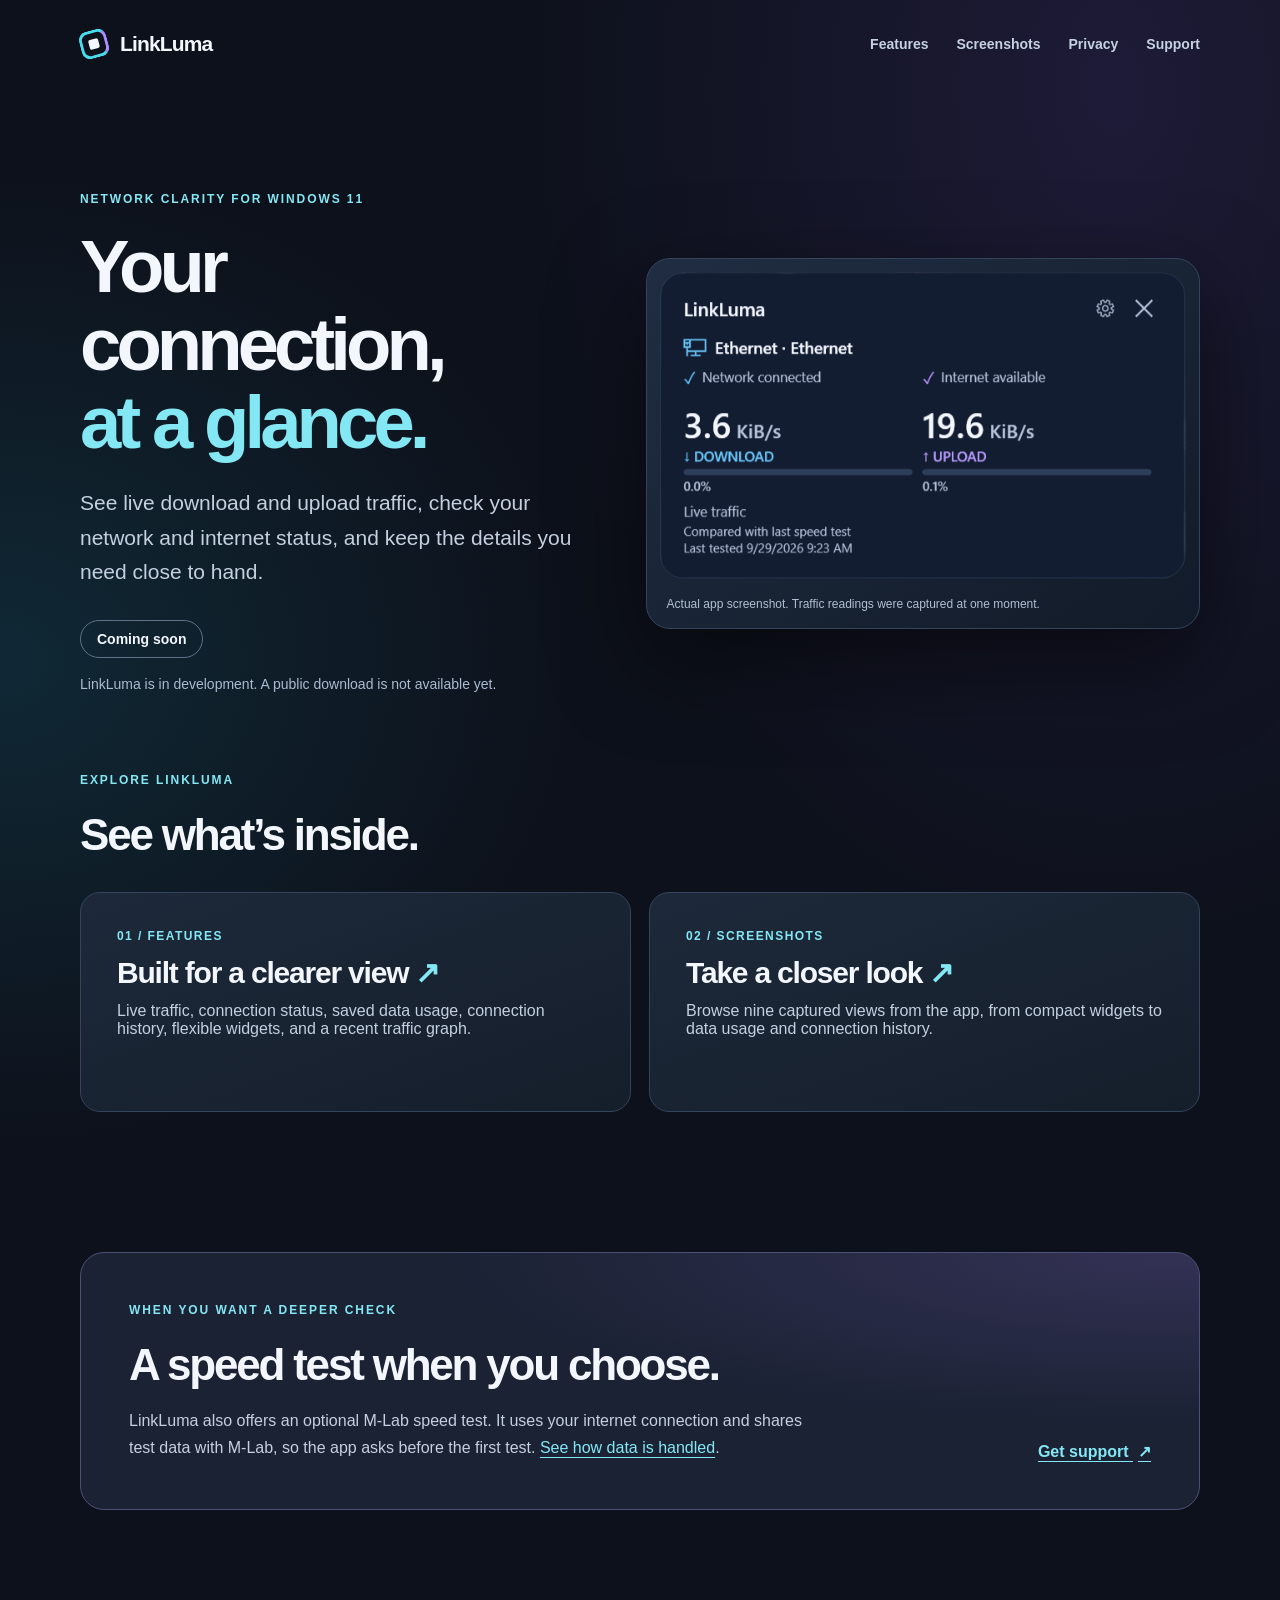
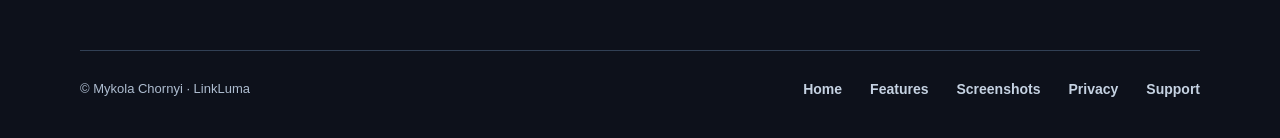
==== commit f2e3b4da: "feat(site): add data usage and connection history" ====
--- a/site/index.html
+++ b/site/index.html
@@ -4,7 +4,7 @@
   <meta charset="utf-8">
   <meta name="viewport" content="width=device-width, initial-scale=1">
   <meta name="theme-color" content="#0d111b">
-  <meta name="description" content="LinkLuma brings live traffic, connection status, and a clear network graph to your Windows 11 desktop. Coming soon.">
+  <meta name="description" content="LinkLuma brings live traffic, connection status, data usage, connection history, and a clear network graph to your Windows 11 desktop. Coming soon.">
   <title>LinkLuma — Your connection, at a glance</title>
   <link rel="stylesheet" href="styles.css">
 </head>
@@ -50,12 +50,12 @@
           <a class="home-link-card" href="features.html">
             <span class="home-link-kicker">01 / Features</span>
             <strong>Built for a clearer view <span aria-hidden="true">↗</span></strong>
-            <span>Live traffic, separate connection status, flexible widgets, and a recent traffic graph.</span>
+            <span>Live traffic, connection status, saved data usage, connection history, flexible widgets, and a recent traffic graph.</span>
           </a>
           <a class="home-link-card" href="screenshots.html">
             <span class="home-link-kicker">02 / Screenshots</span>
             <strong>Take a closer look <span aria-hidden="true">↗</span></strong>
-            <span>Browse seven captured views from the app, from compact widgets to the graph and speed test.</span>
+            <span>Browse nine captured views from the app, from compact widgets to data usage and connection history.</span>
           </a>
         </div>
       </section>
--- a/site/styles.css
+++ b/site/styles.css
@@ -314,7 +314,7 @@
 
 .feature-grid {
   display: grid;
-  grid-template-columns: repeat(4, minmax(0, 1fr));
+  grid-template-columns: repeat(3, minmax(0, 1fr));
   gap: 16px;
 }
 
